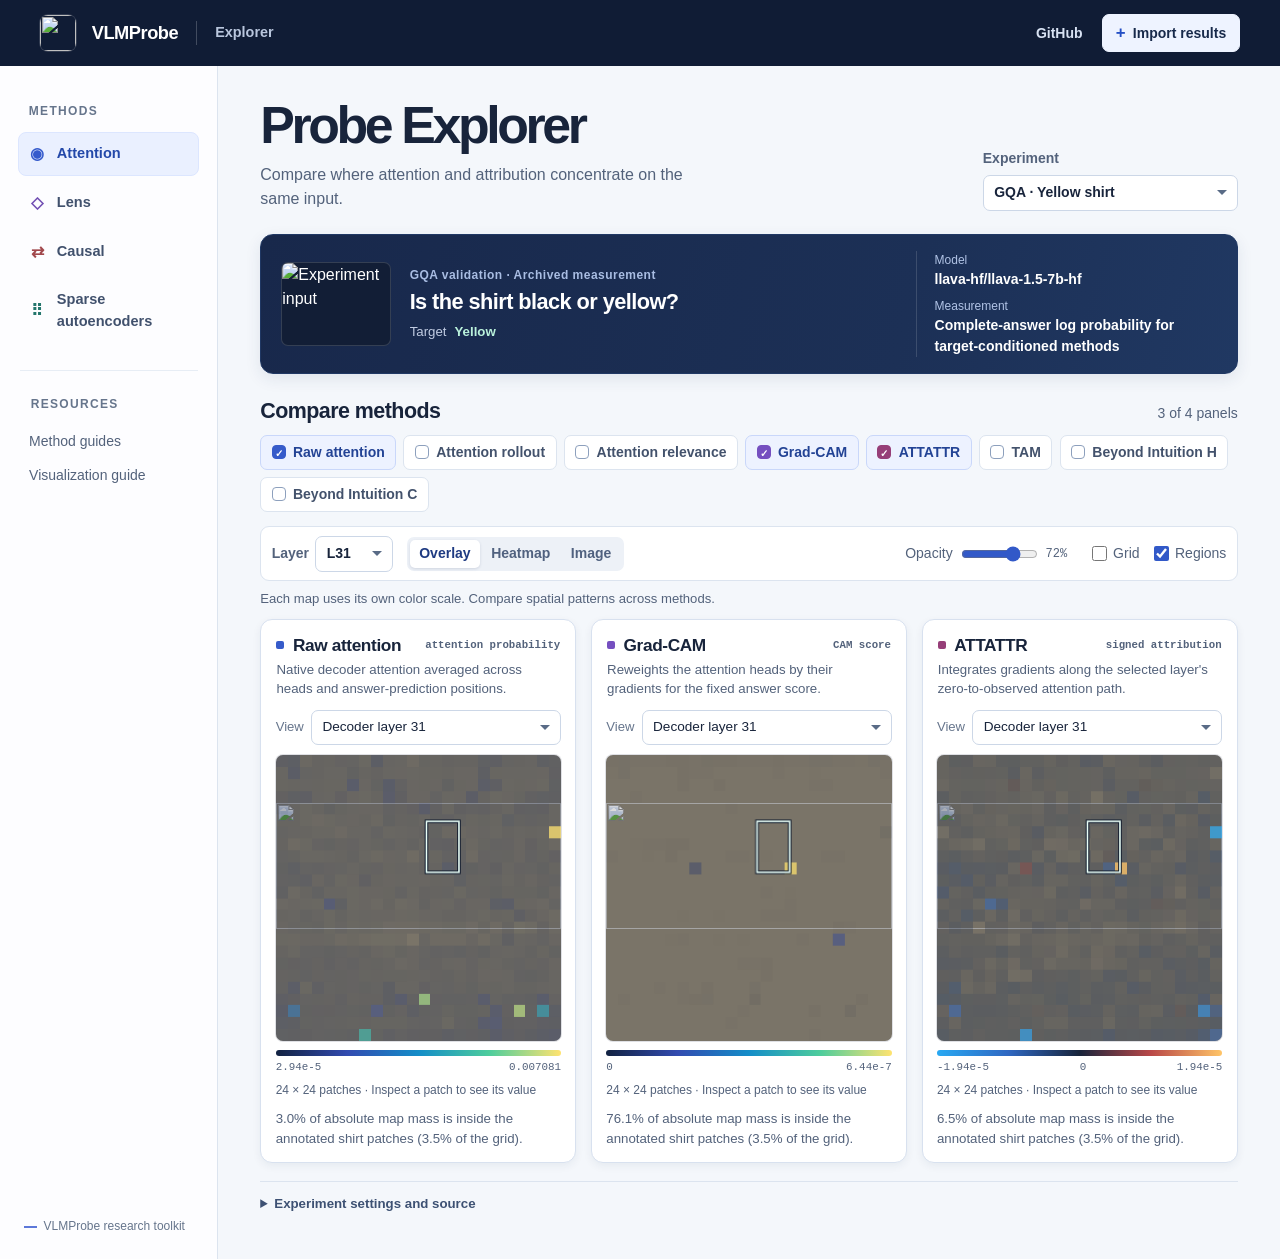
==== explorer/index.html @ 79bb9789 "Add interactive VLMProbe result explorer" ====
<!doctype html>
<html lang="en">
<head>
  <meta charset="utf-8">
  <meta name="viewport" content="width=device-width, initial-scale=1">
  <meta name="description" content="Compare measured attention, vocabulary readouts, interventions, and sparse features from VLMProbe.">
  <title>Probe Explorer · VLMProbe</title>
  <link rel="icon" href="../docs/project-page/assets/mark.svg" type="image/svg+xml">
  <link rel="stylesheet" href="styles.css">
</head>
<body>
  <a class="skip-link" href="#main">Skip to explorer</a>
  <header class="masthead">
    <div class="brand">
      <img src="../docs/project-page/assets/mark.svg" alt="" width="36" height="36">
      <span>VLMProbe</span>
      <span class="brand-divider"></span>
      <span class="brand-section">Explorer</span>
    </div>
    <div class="header-actions">
      <a class="header-link" href="https://github.com/ubc-tea/vlm-probe">GitHub</a>
      <button id="import-button" class="import-button" type="button"><span class="import-icon" aria-hidden="true">+</span> Import results</button>
      <input id="import-input" type="file" accept=".json,application/json" hidden>
    </div>
  </header>

  <div class="workspace">
    <aside class="sidebar">
      <nav aria-label="Probe families">
        <p class="side-label">Methods</p>
        <div id="families" class="families"></div>
      </nav>
      <div class="side-resources">
        <p class="side-label">Resources</p>
        <a href="https://github.com/ubc-tea/vlm-probe/blob/main/docs/methods/README.md">Method guides</a>
        <a href="https://github.com/ubc-tea/vlm-probe/blob/main/docs/VISUALIZATION.md">Visualization guide</a>
      </div>
      <div class="side-brand"><span class="side-brand-line"></span> VLMProbe research toolkit</div>
    </aside>

    <main id="main" class="main">
      <div class="page-heading">
        <div>
          <h1>Probe Explorer</h1>
          <p id="family-description">Compare measurements from VLMProbe.</p>
        </div>
        <label class="case-field" for="case-select">Experiment
          <select id="case-select" disabled><option>Loading examples…</option></select>
        </label>
      </div>
      <p id="notice" class="notice" role="status" hidden></p>
      <section id="case-summary" class="case-summary" aria-label="Experiment details" hidden></section>

      <section id="comparison" aria-labelledby="comparison-title" hidden>
        <div class="comparison-heading">
          <h2 id="comparison-title">Compare methods</h2>
          <div id="compare-count" class="compare-count" aria-live="polite"></div>
        </div>
        <div id="methods" class="methods" role="group" aria-label="Methods to display"></div>
        <div id="map-toolbar" class="map-toolbar" hidden>
          <div class="toolbar-main">
            <label id="layer-field" class="layer-field" for="layer-select" hidden>Layer
              <select id="layer-select"></select>
            </label>
            <div id="map-modes" class="segmented" role="group" aria-label="Map display">
              <button type="button" data-mode="overlay" aria-pressed="true">Overlay</button>
              <button type="button" data-mode="heatmap" aria-pressed="false">Heatmap</button>
              <button type="button" data-mode="image" aria-pressed="false">Image</button>
            </div>
          </div>
          <div class="toolbar-options">
            <label id="opacity-field" class="opacity-field" for="opacity">Opacity
              <input type="range" id="opacity" min="0" max="100" value="72">
              <output for="opacity" id="opacity-value">72%</output>
            </label>
            <label class="toggle"><input id="show-grid" type="checkbox"> Grid</label>
            <label class="toggle" id="boxes-field"><input id="show-boxes" type="checkbox" checked> Regions</label>
          </div>
        </div>
        <p id="map-scale-note" class="map-scale-note" hidden>Each map uses its own color scale. Compare spatial patterns across methods.</p>
        <div id="panels" class="panels"></div>
        <div id="case-source" class="case-source"></div>
      </section>
      <noscript><p class="notice">Enable JavaScript to view and compare probe results.</p></noscript>
    </main>
  </div>
  <script type="module" src="app.js"></script>
</body>
</html>
---- explorer/styles.css ----
:root {
  color-scheme: light;
  --ink: #18243b;
  --muted: #53627b;
  --subtle: #66758c;
  --line: #dce4ef;
  --line-soft: #e7edf5;
  --surface: #fff;
  --page: #f4f7fb;
  --navy: #101c35;
  --blue: #244fc5;
  --blue-soft: #eaf0ff;
  --mono: ui-monospace, "SF Mono", Menlo, Consolas, monospace;
  --chart-positive: #aa3b41;
  --chart-negative: #186d8d;
  --chart-neutral: #eaf0f6;
  --chart-grid: #dce4ef;
  --chart-ink: #435371;
  font-family: -apple-system, BlinkMacSystemFont, "Segoe UI", sans-serif;
  line-height: 1.5;
}

* { box-sizing: border-box; }
[hidden] { display: none !important; }
body { margin: 0; color: var(--ink); background: var(--page); }
h1, h2, h3, p, figure, dl, dd { margin: 0; }
button, select, input { font: inherit; }
button, select { cursor: pointer; }
button { color: inherit; }
a { color: var(--blue); text-underline-offset: .2em; }
a:hover { text-decoration-thickness: 2px; }
:focus-visible { outline: 2px solid #2660df; outline-offset: 3px; }
.skip-link { position: fixed; left: 1rem; top: 1rem; transform: translateY(-180%); z-index: 10; background: white; padding: .6rem 1rem; border-radius: 6px; }
.skip-link:focus { transform: none; }

.masthead {
  min-height: 66px;
  background: var(--navy);
  color: white;
  padding: .65rem clamp(1rem, 3.1vw, 3rem);
  display: flex;
  align-items: center;
  justify-content: space-between;
  gap: 1.25rem;
}
.brand, .header-actions { display: flex; gap: 1rem; align-items: center; }
.brand { font-size: 1.14rem; font-weight: 715; letter-spacing: -.025em; }
.brand img { display: block; border-radius: 8px; box-shadow: 0 0 0 1px #ffffff25; }
.brand-divider { height: 24px; width: 1px; background: #ffffff35; margin-inline: 2px; }
.brand-section { color: #b9c6dd; font-size: .9rem; font-weight: 550; letter-spacing: 0; }
.header-link { color: #d8e2f3; text-decoration: none; font-size: .875rem; font-weight: 600; padding: .4rem .2rem; }
.header-link:hover { color: #fff; }
.import-button {
  background: #eef3ff;
  color: #182a4b;
  border: 1px solid #eef3ff;
  border-radius: 7px;
  font-size: .875rem;
  font-weight: 680;
  padding: .49rem .82rem;
  display: inline-flex;
  align-items: center;
  gap: .45rem;
  white-space: nowrap;
}
.import-button:hover { background: #dbe6ff; }
.import-icon { font-size: 1.05rem; line-height: .9; font-weight: 600; color: var(--blue); }

.workspace { display: grid; min-height: calc(100vh - 66px); grid-template-columns: 218px minmax(0, 1fr); }
.sidebar { display: flex; flex-direction: column; min-width: 0; background: #fdfdff; padding: 2.25rem 1.1rem 1.5rem; border-right: 1px solid var(--line); }
.side-label { color: var(--subtle); font-size: .75rem; font-weight: 750; text-transform: uppercase; letter-spacing: .11em; margin: 0 .7rem .72rem; }
.families { display: grid; gap: 5px; }
.family {
  display: flex;
  align-items: center;
  text-align: left;
  border: 1px solid transparent;
  background: transparent;
  color: #41516d;
  font-size: .91rem;
  font-weight: 625;
  border-radius: 8px;
  min-height: 44px;
  padding: .58rem .65rem;
  gap: .68rem;
}
.family:hover { background: #f0f4fa; }
.family[aria-pressed="true"] { background: var(--blue-soft); color: #2348a9; border-color: #dce6ff; }
.family-icon {
  color: var(--family-accent);
  width: 17px;
  height: 17px;
  display: grid;
  place-items: center;
  flex: none;
  font-size: 1.02rem;
  line-height: 1;
}
.side-resources { margin: 1.7rem .12rem 0; padding-top: 1.5rem; border-top: 1px solid var(--line-soft); }
.side-resources a { display: block; text-decoration: none; font-size: .875rem; color: var(--muted); padding: .4rem .6rem; border-radius: 5px; }
.side-resources a:hover { background: var(--page); color: var(--blue); }
.side-brand { margin-top: auto; padding: 1.9rem .4rem 0; color: var(--subtle); font-size: .75rem; }
.side-brand-line { width: 13px; height: 2px; background: #5d78d9; display: inline-block; vertical-align: middle; margin-right: .2rem; }

.main { width: 100%; max-width: 1680px; padding: 2.1rem clamp(1rem, 3.3vw, 3.6rem) 2.75rem; }
.page-heading { margin: 0 0 1.45rem; display: flex; gap: 1rem 2rem; align-items: end; justify-content: space-between; }
.page-heading h1 { font-size: clamp(2.45rem, 4.05vw, 4rem); line-height: .99; font-weight: 730; letter-spacing: -.065em; }
.page-heading p { margin-top: .75rem; font-size: 1rem; color: var(--muted); max-width: 52ch; }
.case-field, .layer-field { color: var(--muted); font-size: .875rem; font-weight: 650; gap: .4rem; display: flex; }
.case-field { flex-direction: column; min-width: min(255px, 100%); max-width: 320px; }
select {
  width: 100%;
  appearance: none;
  background-color: #fff;
  background-image: linear-gradient(45deg, transparent 48%, #596b86 52%), linear-gradient(135deg, #596b86 48%, transparent 52%);
  background-position: calc(100% - 15px) 50%, calc(100% - 10px) 50%;
  background-size: 5px 5px, 5px 5px;
  background-repeat: no-repeat;
  border: 1px solid #ccd7e7;
  border-radius: 7px;
  color: var(--ink);
  min-height: 36px;
  padding: .4rem 1.55rem .4rem .65rem;
  text-overflow: ellipsis;
}
select:hover { border-color: #8195b5; }
.notice { border: 1px solid #c1d1f0; background: #e9f0ff; color: #233e70; border-radius: 9px; padding: .7rem 1rem; margin: 0 0 1rem; font-size: .9rem; }
.notice.is-error { border-color: #ddb4ae; background: #fff1ee; color: #742d29; }

.case-summary {
  min-height: 116px;
  display: grid;
  grid-template-columns: auto minmax(0, 1.3fr) minmax(160px, .8fr);
  align-items: center;
  gap: .8rem 1.15rem;
  padding: 1rem 1.25rem;
  background: linear-gradient(105deg, #18284b, #1c3056 66%, #203862);
  color: #fff;
  border: 1px solid #203864;
  border-radius: 13px;
  box-shadow: 0 5px 16px #1c325b18;
}
.case-summary:has(.sample-media[hidden]) { grid-template-columns: minmax(0, 1.3fr) minmax(160px, .8fr); }
.sample-media { width: 110px; height: 84px; border-radius: 7px; border: 1px solid #ffffff25; background: #121e36; object-fit: cover; display: block; }
.sample-label { color: #a9bde3; font-size: .75rem; font-weight: 680; letter-spacing: .04em; margin-bottom: .26rem; }
.sample-prompt { font-size: clamp(1rem, 1.7vw, 1.4rem); font-weight: 640; line-height: 1.25; letter-spacing: -.026em; overflow-wrap: anywhere; }
.sample-answer { margin-top: .43rem; display: flex; gap: .5rem; align-items: baseline; flex-wrap: wrap; color: #c1cce2; font-size: .83rem; }
.sample-answer strong { color: #baf2dc; font-weight: 650; overflow-wrap: anywhere; }
.case-meta { display: grid; gap: .45rem; border-left: 1px solid #ffffff24; padding-left: 1.08rem; min-width: 0; }
.case-meta dt { font-size: .75rem; color: #b1c3e5; }
.case-meta dd { font-size: .875rem; font-weight: 590; overflow-wrap: anywhere; }

.comparison-heading { margin: 1.55rem 0 .65rem; display: flex; align-items: baseline; justify-content: space-between; gap: .65rem; }
.comparison-heading h2 { line-height: 1.17; font-size: 1.34rem; font-weight: 710; letter-spacing: -.025em; }
.compare-count { color: var(--muted); font-size: .875rem; }
.methods { display: flex; gap: .45rem; flex-wrap: wrap; margin-bottom: .9rem; }
.method-chip {
  --chip: #4865c9;
  display: inline-flex;
  align-items: center;
  gap: .45rem;
  background: #fff;
  border: 1px solid var(--line);
  color: #43526c;
  border-radius: 7px;
  font-size: .875rem;
  font-weight: 620;
  padding: .38rem .66rem;
  min-height: 35px;
}
.method-chip:hover { border-color: #8b9dc0; color: var(--ink); }
.method-chip[aria-pressed="true"] { color: #234395; background: #edf2ff; border-color: #c9d7fa; }
.method-chip[aria-disabled="true"] { opacity: .65; cursor: default; }
.method-check {
  display: inline-grid;
  place-items: center;
  width: 14px;
  height: 14px;
  border: 1px solid #8da0bd;
  border-radius: 4px;
  font-size: .65rem;
  font-weight: 800;
}
.method-chip[aria-pressed="true"] .method-check { color: white; background: var(--chip); border-color: var(--chip); }
.method-chip[aria-pressed="false"] .method-check { color: transparent; }

.map-toolbar { display: flex; gap: .55rem 1rem; align-items: center; justify-content: space-between; flex-wrap: wrap; padding: .53rem .65rem; margin-bottom: .85rem; border: 1px solid var(--line); background: var(--surface); border-radius: 9px; }
.toolbar-main, .toolbar-options { display: flex; align-items: center; flex-wrap: wrap; gap: .55rem .9rem; }
.map-scale-note { margin: -.35rem 0 .65rem; color: var(--muted); font-size: .82rem; }
.layer-field { white-space: nowrap; align-items: center; }
.layer-field select { min-width: 65px; min-height: 33px; }
.segmented { display: inline-flex; padding: 3px; background: #edf1f7; border-radius: 7px; gap: 2px; }
.segmented button { padding: .22rem .58rem; min-height: 28px; background: transparent; border: 0; border-radius: 5px; color: #50617f; font-size: .875rem; font-weight: 600; }
.segmented button[aria-pressed="true"] { background: white; color: #1f3b82; box-shadow: 0 1px 3px #1a2e5224; }
.opacity-field, .toggle { display: flex; align-items: center; gap: .38rem; color: var(--muted); font-size: .875rem; }
.opacity-field input { width: clamp(53px, 6vw, 95px); }
.opacity-field output { font-size: .75rem; font-family: var(--mono); min-width: 2rem; }
input[type="checkbox"], input[type="range"] { accent-color: #3259c8; }
.toggle input { width: 15px; height: 15px; margin: 0; }

.panels { display: grid; gap: .9rem; grid-template-columns: repeat(var(--columns, 3), minmax(0, 1fr)); align-items: stretch; }
.panel { display: flex; flex-direction: column; min-width: 0; background: white; border: 1px solid #d8e1ef; border-radius: 12px; box-shadow: 0 3px 8px #162a5010; }
.panel-header { padding: .9rem .95rem .68rem; }
.panel-heading { display: flex; align-items: center; gap: .53rem; justify-content: space-between; }
.panel h3 { font-size: 1.08rem; font-weight: 710; letter-spacing: -.022em; line-height: 1.2; overflow-wrap: anywhere; }
.panel-accent { flex: none; width: 8px; height: 8px; border-radius: 2px; background: var(--panel-accent); }
.panel-heading h3 { margin-right: auto; }
.panel-description { color: var(--muted); font-size: .83rem; line-height: 1.42; margin-top: .35rem; }
.panel-select { padding: 0 .9rem .65rem; display: flex; align-items: center; gap: .45rem; color: var(--subtle); font-size: .82rem; }
.panel-select select { min-width: 0; min-height: 32px; font-size: .85rem; }
.panel-body { margin-top: auto; padding: 0 .9rem .8rem; }
.panel:has(.panel-select) .panel-body { margin-top: 0; }
.panel-body > .view-title { margin: .15rem 0 .55rem; color: var(--muted); font-size: .875rem; }
.view-description { color: var(--muted); font-size: .83rem; line-height: 1.5; margin-top: .65rem; }
.metric-tag { color: var(--muted); font-family: var(--mono); font-size: .67rem; font-weight: 600; text-align: right; overflow-wrap: anywhere; }

.map-media {
  position: relative;
  isolation: isolate;
  overflow: hidden;
  width: 100%;
  max-height: 570px;
  margin-inline: auto;
  border-radius: 7px;
  background: #132139;
  box-shadow: 0 0 0 1px #17233b23;
  cursor: crosshair;
}
.map-image, .map-canvas { display: block; position: absolute; }
.map-image { object-fit: fill; }
.map-media[data-mode="overlay"] .map-image { filter: saturate(.78) brightness(.86); }
.map-canvas { inset: 0; width: 100%; height: 100%; }
.map-overlay-readout {
  position: absolute;
  bottom: .5rem;
  left: .5rem;
  padding: .15rem .4rem;
  color: white;
  background: #101c36dd;
  border-radius: 4px;
  font: .72rem/1.5 var(--mono);
  pointer-events: none;
}
.map-legend { display: grid; gap: .28rem; margin-top: .58rem; }
.map-scale, .chart-scale { height: 6px; border-radius: 3px; }
.map-ticks, .chart-scale-labels { display: flex; justify-content: space-between; gap: .2rem; font: .68rem/1.35 var(--mono); color: var(--muted); }
.map-readout { min-height: 1.2em; margin-top: .37rem; color: var(--muted); font-size: .75rem; font-variant-numeric: tabular-nums; overflow-wrap: anywhere; }
.figure-image { display: block; width: 100%; height: auto; border: 1px solid var(--line); border-radius: 8px; }

.case-source { margin-top: 1.1rem; color: var(--muted); font-size: .83rem; line-height: 1.55; }
.case-source details { border-top: 1px solid var(--line); padding-top: .8rem; }
.case-source summary { cursor: pointer; font-weight: 650; color: #3d5173; }
.case-source p { max-width: 95ch; margin-top: .35rem; }
.case-source a { display: inline-block; margin-top: .35rem; }

.chart { min-width: 0; font-variant-numeric: tabular-nums; }
.chart-scroll { max-width: 100%; overflow: auto; }
.chart-matrix, .chart-table { width: 100%; border-collapse: separate; border-spacing: 2px; font-size: .79rem; text-align: left; }
.chart-matrix th { padding: .22rem .28rem; font-size: .72rem; color: var(--muted); font-weight: 640; }
.chart-matrix td { padding: 0; }
.chart-cell { border: 0; border-radius: 3px; display: block; width: 100%; min-width: 16px; min-height: 22px; padding: 0; }
.chart-cell:focus-visible { position: relative; z-index: 1; outline-offset: 1px; }
.chart-cell.is-missing { background: repeating-linear-gradient(-45deg, #f2f4f7 0 3px, #d8dfeb 3px 4px); }
.chart-legend { margin-top: .55rem; }
.chart-scale-labels { margin-top: .28rem; }
.chart-readout { min-height: 1.35em; color: var(--muted); margin-top: .35rem; font-size: .78rem; }
.chart-bars { display: grid; gap: .45rem; }
.chart-bar-row { display: grid; grid-template-columns: minmax(72px, 1fr) minmax(48px, 2fr) minmax(40px, auto); align-items: center; gap: .4rem; font-size: .8rem; }
.chart-bar-track { position: relative; height: 12px; border-radius: 4px; background: #eef2f8; }
.chart-bar-track.is-signed::after { content: ""; position: absolute; left: 50%; top: -2px; bottom: -2px; width: 1px; background: #7887a1; }
.chart-bar-fill { position: absolute; top: 0; bottom: 0; border-radius: 3px; background: var(--chart-positive); }
.chart-lines { display: block; max-width: 100%; width: 100%; }
.chart-line-key { list-style: none; padding: 0; margin: .45rem 0; display: flex; flex-wrap: wrap; gap: .35rem .75rem; font-size: .78rem; color: var(--muted); }
.chart-line-key li { display: flex; align-items: center; gap: .3rem; }
.chart-line-swatch { display: inline-block; width: 12px; height: 3px; border-radius: 2px; }
.chart-data { margin-top: .55rem; font-size: .8rem; color: var(--muted); }
.chart-data summary { cursor: pointer; font-weight: 620; color: #39547f; }
.chart-table { border-spacing: 0; line-height: 1.4; }
.chart-table th, .chart-table td { border-bottom: 1px solid var(--line-soft); padding: .42rem; vertical-align: top; }
.chart-table th { background: #f1f5fb; color: #394f72; }

@supports (grid-template-rows: subgrid) {
  .panel { display: grid; grid-template-rows: subgrid; grid-row: span 3; row-gap: 0; }
  .panel-header { grid-row: 1; }
  .panel-select { grid-row: 2; }
  .panel-body { grid-row: 3; margin-top: 0; }
}

@media (max-width: 1100px) {
  .workspace { grid-template-columns: 176px minmax(0, 1fr); }
  .main { padding-inline: 1.45rem; }
  .sidebar { padding-inline: .7rem; }
  .panels[data-count="4"] { grid-template-columns: repeat(2, minmax(0, 1fr)); }
}
@media (max-width: 890px) {
  .workspace { grid-template-columns: minmax(0, 1fr); }
  .sidebar { display: block; padding: .42rem 1.25rem; border-right: 0; border-bottom: 1px solid var(--line); }
  .sidebar .side-label, .side-resources, .side-brand { display: none; }
  .families { display: flex; flex-wrap: wrap; gap: .25rem; }
  .family { min-height: 37px; flex: 0 0 auto; padding: .35rem .6rem; }
  .main { padding-top: 1.55rem; }
}
@media (max-width: 700px) {
  .panels[data-count="3"] { grid-template-columns: repeat(2, minmax(0, 1fr)); }
  .case-summary { grid-template-columns: auto minmax(0, 1fr); }
  .case-summary:has(.sample-media[hidden]) { grid-template-columns: minmax(0, 1fr); }
  .case-meta { grid-column: 1 / -1; border-left: 0; border-top: 1px solid #ffffff24; padding: .55rem 0 0; grid-template-columns: 1fr 1.4fr; }
}
@media (max-width: 530px) {
  .masthead { gap: .6rem; }
  .brand, .header-actions { gap: .52rem; }
  .brand-divider, .brand-section, .header-link { display: none; }
  .sidebar { padding-inline: .7rem; }
  .family { font-size: .83rem; padding: .26rem .4rem; gap: .32rem; }
  .family-icon { width: 13px; }
  .main { padding: 1.2rem .85rem 1.7rem; }
  .page-heading { align-items: stretch; flex-direction: column; }
  .page-heading p { margin-top: .5rem; }
  .case-field { max-width: none; }
  .case-summary { padding: .8rem; }
  .sample-media { width: 75px; height: 65px; }
  .case-summary .sample-prompt { font-size: 1.05rem; }
  .panels { grid-template-columns: minmax(0, 1fr) !important; }
  .map-toolbar { padding: .5rem; }
}

.chart-cell { background: var(--chart-cell-color, var(--chart-neutral)); }
.chart-matrix th { white-space: nowrap; }
.chart-legend-note { margin-top: .3rem; font-size: .75rem; color: var(--muted); }
.chart-bar-fill.is-negative { background: var(--chart-negative); }
.chart-table td { white-space: pre-wrap; }
.chart-scroll.is-matrix { max-height: 390px; }
.chart-scroll.is-matrix thead { position: sticky; top: 0; z-index: 2; background: #fff; }
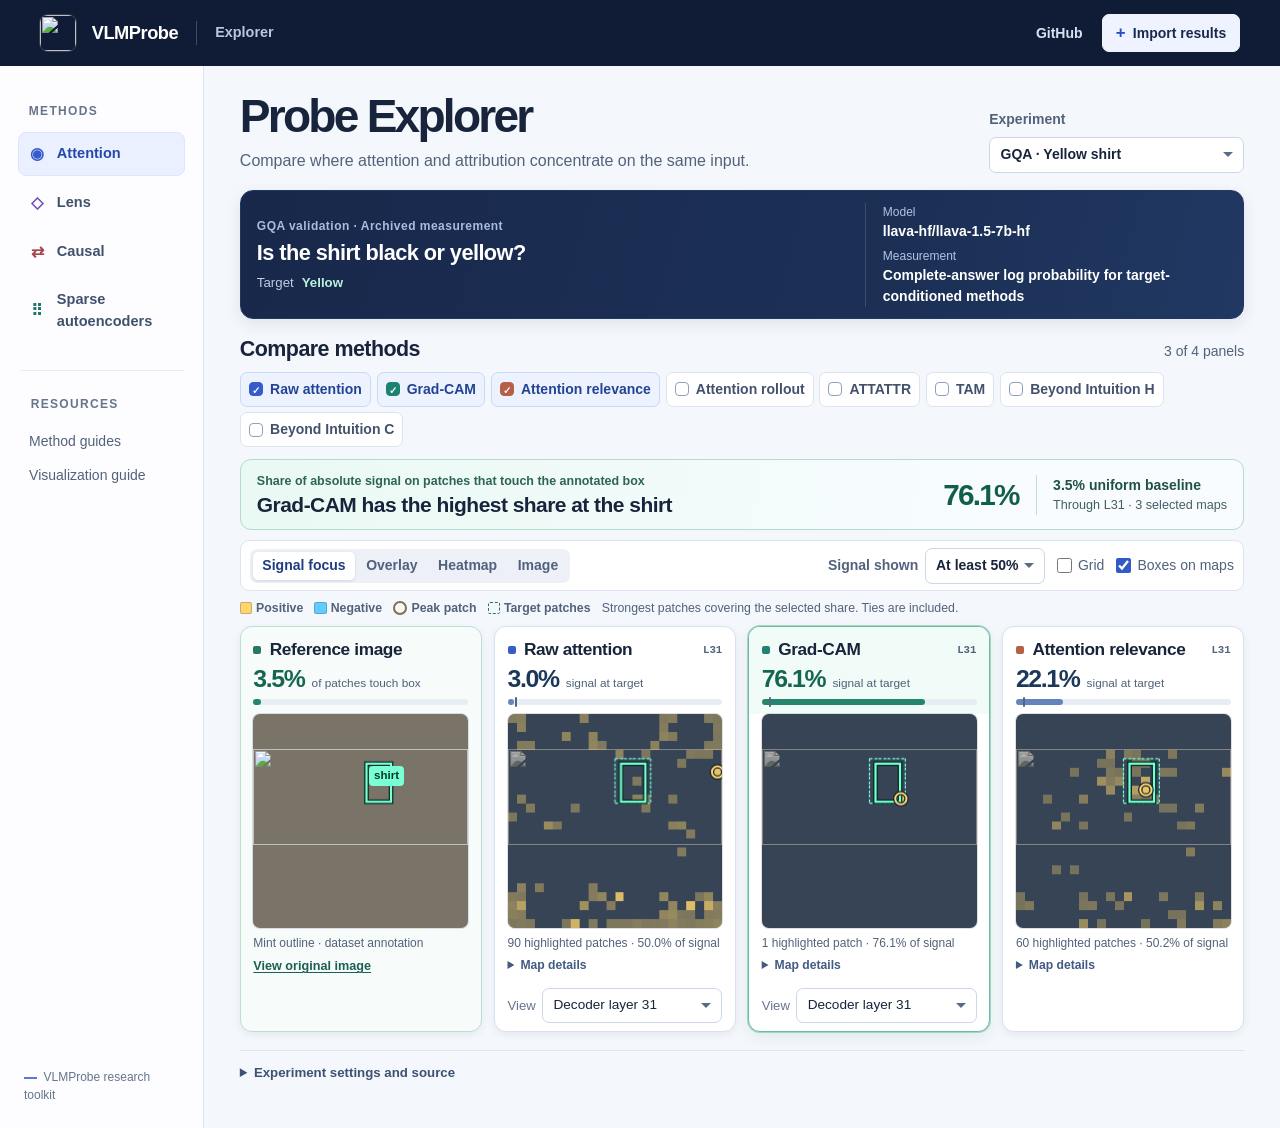
==== commit e4845973: "Make probe comparisons easier to interpret" ====
--- a/explorer/index.html
+++ b/explorer/index.html
@@ -7,6 +7,7 @@
   <title>Probe Explorer · VLMProbe</title>
   <link rel="icon" href="../docs/project-page/assets/mark.svg" type="image/svg+xml">
   <link rel="stylesheet" href="styles.css">
+  <link rel="stylesheet" href="evidence.css">
 </head>
 <body>
   <a class="skip-link" href="#main">Skip to explorer</a>
@@ -57,33 +58,50 @@
           <div id="compare-count" class="compare-count" aria-live="polite"></div>
         </div>
         <div id="methods" class="methods" role="group" aria-label="Methods to display"></div>
+        <section id="localization" class="localization-result" aria-label="Localization comparison" aria-live="polite" hidden></section>
+        <section id="evidence" aria-label="Comparison measurements" hidden></section>
         <div id="map-toolbar" class="map-toolbar" hidden>
           <div class="toolbar-main">
             <label id="layer-field" class="layer-field" for="layer-select" hidden>Layer
               <select id="layer-select"></select>
             </label>
             <div id="map-modes" class="segmented" role="group" aria-label="Map display">
-              <button type="button" data-mode="overlay" aria-pressed="true">Overlay</button>
+              <button type="button" data-mode="focus" aria-pressed="true">Signal focus</button>
+              <button type="button" data-mode="overlay" aria-pressed="false">Overlay</button>
               <button type="button" data-mode="heatmap" aria-pressed="false">Heatmap</button>
               <button type="button" data-mode="image" aria-pressed="false">Image</button>
             </div>
           </div>
           <div class="toolbar-options">
+            <label id="focus-field" class="focus-field" for="focus-fraction">Signal shown
+              <select id="focus-fraction">
+                <option value="0.5">At least 50%</option>
+                <option value="0.75">At least 75%</option>
+                <option value="0.9">At least 90%</option>
+              </select>
+            </label>
             <label id="opacity-field" class="opacity-field" for="opacity">Opacity
               <input type="range" id="opacity" min="0" max="100" value="72">
               <output for="opacity" id="opacity-value">72%</output>
             </label>
             <label class="toggle"><input id="show-grid" type="checkbox"> Grid</label>
-            <label class="toggle" id="boxes-field"><input id="show-boxes" type="checkbox" checked> Regions</label>
+            <label class="toggle" id="boxes-field"><input id="show-boxes" type="checkbox" checked> Boxes on maps</label>
           </div>
         </div>
-        <p id="map-scale-note" class="map-scale-note" hidden>Each map uses its own color scale. Compare spatial patterns across methods.</p>
+        <div id="map-scale-note" class="map-scale-note" hidden></div>
         <div id="panels" class="panels"></div>
         <div id="case-source" class="case-source"></div>
       </section>
       <noscript><p class="notice">Enable JavaScript to view and compare probe results.</p></noscript>
     </main>
   </div>
+  <dialog id="reference-dialog" class="reference-dialog" aria-labelledby="reference-dialog-title">
+    <header>
+      <h2 id="reference-dialog-title">Original image</h2>
+      <form method="dialog"><button type="submit">Close</button></form>
+    </header>
+    <figure id="reference-original"></figure>
+  </dialog>
   <script type="module" src="app.js"></script>
 </body>
 </html>
--- a/explorer/styles.css
+++ b/explorer/styles.css
@@ -66,7 +66,7 @@
 .import-button:hover { background: #dbe6ff; }
 .import-icon { font-size: 1.05rem; line-height: .9; font-weight: 600; color: var(--blue); }
 
-.workspace { display: grid; min-height: calc(100vh - 66px); grid-template-columns: 218px minmax(0, 1fr); }
+.workspace { display: grid; min-height: calc(100vh - 66px); grid-template-columns: 204px minmax(0, 1fr); }
 .sidebar { display: flex; flex-direction: column; min-width: 0; background: #fdfdff; padding: 2.25rem 1.1rem 1.5rem; border-right: 1px solid var(--line); }
 .side-label { color: var(--subtle); font-size: .75rem; font-weight: 750; text-transform: uppercase; letter-spacing: .11em; margin: 0 .7rem .72rem; }
 .families { display: grid; gap: 5px; }
@@ -102,11 +102,11 @@
 .side-brand { margin-top: auto; padding: 1.9rem .4rem 0; color: var(--subtle); font-size: .75rem; }
 .side-brand-line { width: 13px; height: 2px; background: #5d78d9; display: inline-block; vertical-align: middle; margin-right: .2rem; }
 
-.main { width: 100%; max-width: 1680px; padding: 2.1rem clamp(1rem, 3.3vw, 3.6rem) 2.75rem; }
-.page-heading { margin: 0 0 1.45rem; display: flex; gap: 1rem 2rem; align-items: end; justify-content: space-between; }
-.page-heading h1 { font-size: clamp(2.45rem, 4.05vw, 4rem); line-height: .99; font-weight: 730; letter-spacing: -.065em; }
-.page-heading p { margin-top: .75rem; font-size: 1rem; color: var(--muted); max-width: 52ch; }
-.case-field, .layer-field { color: var(--muted); font-size: .875rem; font-weight: 650; gap: .4rem; display: flex; }
+.main { width: 100%; max-width: 1680px; padding: 1.7rem clamp(1rem, 2.8vw, 3.25rem) 2.75rem; }
+.page-heading { margin: 0 0 1.12rem; display: flex; gap: 1rem 2rem; align-items: end; justify-content: space-between; }
+.page-heading h1 { font-size: clamp(2.4rem, 3.6vw, 3.25rem); line-height: 1.01; font-weight: 730; letter-spacing: -.06em; }
+.page-heading p { margin-top: .55rem; font-size: 1rem; color: var(--muted); max-width: 60ch; }
+.case-field, .layer-field, .focus-field { color: var(--muted); font-size: .875rem; font-weight: 650; gap: .4rem; display: flex; }
 .case-field { flex-direction: column; min-width: min(255px, 100%); max-width: 320px; }
 select {
   width: 100%;
@@ -128,12 +128,12 @@
 .notice.is-error { border-color: #ddb4ae; background: #fff1ee; color: #742d29; }
 
 .case-summary {
-  min-height: 116px;
+  min-height: 98px;
   display: grid;
   grid-template-columns: auto minmax(0, 1.3fr) minmax(160px, .8fr);
   align-items: center;
   gap: .8rem 1.15rem;
-  padding: 1rem 1.25rem;
+  padding: .72rem 1rem;
   background: linear-gradient(105deg, #18284b, #1c3056 66%, #203862);
   color: #fff;
   border: 1px solid #203864;
@@ -146,14 +146,14 @@
 .sample-prompt { font-size: clamp(1rem, 1.7vw, 1.4rem); font-weight: 640; line-height: 1.25; letter-spacing: -.026em; overflow-wrap: anywhere; }
 .sample-answer { margin-top: .43rem; display: flex; gap: .5rem; align-items: baseline; flex-wrap: wrap; color: #c1cce2; font-size: .83rem; }
 .sample-answer strong { color: #baf2dc; font-weight: 650; overflow-wrap: anywhere; }
-.case-meta { display: grid; gap: .45rem; border-left: 1px solid #ffffff24; padding-left: 1.08rem; min-width: 0; }
+.case-meta { display: grid; gap: .29rem; border-left: 1px solid #ffffff24; padding-left: 1.08rem; min-width: 0; }
 .case-meta dt { font-size: .75rem; color: #b1c3e5; }
 .case-meta dd { font-size: .875rem; font-weight: 590; overflow-wrap: anywhere; }
 
-.comparison-heading { margin: 1.55rem 0 .65rem; display: flex; align-items: baseline; justify-content: space-between; gap: .65rem; }
+.comparison-heading { margin: 1.13rem 0 .58rem; display: flex; align-items: baseline; justify-content: space-between; gap: .65rem; }
 .comparison-heading h2 { line-height: 1.17; font-size: 1.34rem; font-weight: 710; letter-spacing: -.025em; }
 .compare-count { color: var(--muted); font-size: .875rem; }
-.methods { display: flex; gap: .45rem; flex-wrap: wrap; margin-bottom: .9rem; }
+.methods { display: flex; gap: .36rem; flex-wrap: wrap; margin-bottom: .75rem; }
 .method-chip {
   --chip: #4865c9;
   display: inline-flex;
@@ -165,7 +165,7 @@
   border-radius: 7px;
   font-size: .875rem;
   font-weight: 620;
-  padding: .38rem .66rem;
+  padding: .33rem .5rem;
   min-height: 35px;
 }
 .method-chip:hover { border-color: #8b9dc0; color: var(--ink); }
@@ -184,11 +184,45 @@
 .method-chip[aria-pressed="true"] .method-check { color: white; background: var(--chip); border-color: var(--chip); }
 .method-chip[aria-pressed="false"] .method-check { color: transparent; }
 
-.map-toolbar { display: flex; gap: .55rem 1rem; align-items: center; justify-content: space-between; flex-wrap: wrap; padding: .53rem .65rem; margin-bottom: .85rem; border: 1px solid var(--line); background: var(--surface); border-radius: 9px; }
-.toolbar-main, .toolbar-options { display: flex; align-items: center; flex-wrap: wrap; gap: .55rem .9rem; }
-.map-scale-note { margin: -.35rem 0 .65rem; color: var(--muted); font-size: .82rem; }
-.layer-field { white-space: nowrap; align-items: center; }
-.layer-field select { min-width: 65px; min-height: 33px; }
+.localization-result {
+  display: grid;
+  grid-template-columns: minmax(0, 1fr) auto;
+  gap: .42rem 1.1rem;
+  align-items: center;
+  padding: .72rem 1rem;
+  margin-bottom: .65rem;
+  border: 1px solid #b5dacf;
+  border-radius: 11px;
+  background: linear-gradient(100deg, #eaf9f3, #f8fcff 78%);
+}
+.localization-claim { display: grid; grid-template-columns: minmax(0, 1fr) auto; align-items: center; gap: .08rem .8rem; }
+.localization-label { grid-column: 1; color: #2c6557; font-size: .78rem; font-weight: 720; }
+.localization-claim h3 { grid-column: 1; font-size: clamp(1rem, 1.67vw, 1.31rem); line-height: 1.22; letter-spacing: -.025em; font-weight: 720; }
+.localization-leading-value {
+  grid-column: 2;
+  grid-row: 1 / 3;
+  font-size: clamp(1.45rem, 2.32vw, 2rem);
+  color: #125e49;
+  font-variant-numeric: tabular-nums;
+  line-height: 1;
+  letter-spacing: -.06em;
+}
+.localization-baseline { display: grid; color: #425f63; font-size: .79rem; border-left: 1px solid #c2ded8; padding-left: 1rem; }
+.localization-baseline:empty { display: none; }
+.localization-baseline strong { color: #1f5147; font-size: .875rem; }
+.localization-below { color: #78503a; font-weight: 680; }
+.map-toolbar { display: flex; gap: .46rem .8rem; align-items: center; justify-content: space-between; flex-wrap: wrap; padding: .42rem .58rem; margin-bottom: .45rem; border: 1px solid var(--line); background: var(--surface); border-radius: 9px; }
+.toolbar-main, .toolbar-options { display: flex; align-items: center; flex-wrap: wrap; gap: .45rem .75rem; }
+.map-scale-note { display: flex; align-items: center; flex-wrap: wrap; gap: .2rem .7rem; margin: .3rem 0 .57rem; color: var(--muted); font-size: .77rem; }
+.map-scale-note:empty { display: none; }
+.map-key { display: inline-flex; align-items: center; gap: .25rem; font-weight: 640; }
+.map-key::before { content: ""; width: .64rem; height: .64rem; border-radius: 2px; border: 1px solid #37628355; }
+.key-positive::before { background: #ffd66b; }
+.key-negative::before { background: #62ccff; }
+.key-peak::before { border: 2px solid #827048; border-radius: 50%; }
+.key-target::before { border: 1px dashed #24785f; }
+.layer-field, .focus-field { white-space: nowrap; align-items: center; }
+.layer-field select, .focus-field select { min-width: 65px; min-height: 32px; }
 .segmented { display: inline-flex; padding: 3px; background: #edf1f7; border-radius: 7px; gap: 2px; }
 .segmented button { padding: .22rem .58rem; min-height: 28px; background: transparent; border: 0; border-radius: 5px; color: #50617f; font-size: .875rem; font-weight: 600; }
 .segmented button[aria-pressed="true"] { background: white; color: #1f3b82; box-shadow: 0 1px 3px #1a2e5224; }
@@ -198,21 +232,34 @@
 input[type="checkbox"], input[type="range"] { accent-color: #3259c8; }
 .toggle input { width: 15px; height: 15px; margin: 0; }
 
-.panels { display: grid; gap: .9rem; grid-template-columns: repeat(var(--columns, 3), minmax(0, 1fr)); align-items: stretch; }
+.panels { display: grid; gap: .78rem; grid-template-columns: repeat(var(--columns, 3), minmax(0, 1fr)); align-items: stretch; }
 .panel { display: flex; flex-direction: column; min-width: 0; background: white; border: 1px solid #d8e1ef; border-radius: 12px; box-shadow: 0 3px 8px #162a5010; }
-.panel-header { padding: .9rem .95rem .68rem; }
+.panel-header { padding: .76rem .78rem .56rem; }
+.panel[data-leader="true"] { border-color: #6dbba5; box-shadow: 0 0 0 1px #a8d4c7, 0 5px 14px #145e4b16; }
+.panel[data-leader="true"] .panel-header { background: #f1fbf7; border-radius: 11px 11px 0 0; }
+.reference-panel { background: #f7fcfa; border-color: #bcddd3; }
 .panel-heading { display: flex; align-items: center; gap: .53rem; justify-content: space-between; }
 .panel h3 { font-size: 1.08rem; font-weight: 710; letter-spacing: -.022em; line-height: 1.2; overflow-wrap: anywhere; }
 .panel-accent { flex: none; width: 8px; height: 8px; border-radius: 2px; background: var(--panel-accent); }
 .panel-heading h3 { margin-right: auto; }
 .panel-description { color: var(--muted); font-size: .83rem; line-height: 1.42; margin-top: .35rem; }
-.panel-select { padding: 0 .9rem .65rem; display: flex; align-items: center; gap: .45rem; color: var(--subtle); font-size: .82rem; }
+.panel-select { padding: 0 .78rem .49rem; display: flex; align-items: center; gap: .4rem; color: var(--subtle); font-size: .82rem; }
 .panel-select select { min-width: 0; min-height: 32px; font-size: .85rem; }
-.panel-body { margin-top: auto; padding: 0 .9rem .8rem; }
+.static-view { min-height: 32px; box-sizing: content-box; }
+.panel-body { margin-top: auto; padding: 0 .78rem .68rem; }
 .panel:has(.panel-select) .panel-body { margin-top: 0; }
 .panel-body > .view-title { margin: .15rem 0 .55rem; color: var(--muted); font-size: .875rem; }
 .view-description { color: var(--muted); font-size: .83rem; line-height: 1.5; margin-top: .65rem; }
 .metric-tag { color: var(--muted); font-family: var(--mono); font-size: .67rem; font-weight: 600; text-align: right; overflow-wrap: anywhere; }
+.map-share { margin-top: .43rem; }
+.map-share-content { display: flex; align-items: baseline; flex-wrap: wrap; gap: .05rem .45rem; margin-bottom: .37rem; }
+.map-share-value { font-size: 1.55rem; color: #1c3859; font-weight: 720; line-height: 1; letter-spacing: -.055em; font-variant-numeric: tabular-nums; }
+.map-share-label { color: #4e6277; font-size: .74rem; }
+.map-share-track { height: 6px; position: relative; background: #e7edf4; border-radius: 3px; }
+.map-share-fill { display: block; height: 100%; border-radius: 3px; background: #6583bc; }
+.map-share-baseline { display: block; width: 2px; background: #53677a; height: 10px; position: absolute; top: -2px; border-radius: 1px; }
+.panel[data-leader="true"] .map-share-value, .reference-panel .map-share-value { color: #156650; }
+.panel[data-leader="true"] .map-share-fill, .reference-panel .map-share-fill { background: #24866d; }
 
 .map-media {
   position: relative;
@@ -229,6 +276,8 @@
 .map-image, .map-canvas { display: block; position: absolute; }
 .map-image { object-fit: fill; }
 .map-media[data-mode="overlay"] .map-image { filter: saturate(.78) brightness(.86); }
+.map-media[data-mode="focus"] { background-color: #374455 !important; }
+.map-media[data-mode="focus"] .map-image { filter: grayscale(.88) brightness(.68); }
 .map-canvas { inset: 0; width: 100%; height: 100%; }
 .map-overlay-readout {
   position: absolute;
@@ -245,6 +294,45 @@
 .map-scale, .chart-scale { height: 6px; border-radius: 3px; }
 .map-ticks, .chart-scale-labels { display: flex; justify-content: space-between; gap: .2rem; font: .68rem/1.35 var(--mono); color: var(--muted); }
 .map-readout { min-height: 1.2em; margin-top: .37rem; color: var(--muted); font-size: .75rem; font-variant-numeric: tabular-nums; overflow-wrap: anywhere; }
+.map-method-details { margin-top: .32rem; color: var(--muted); font-size: .76rem; line-height: 1.45; }
+.map-method-details p { margin-top: .3rem; }
+.map-method-details summary { cursor: pointer; color: #425b83; font-weight: 650; }
+.reference-box-label, .original-box > span {
+  position: absolute;
+  z-index: 1;
+  padding: .08rem .29rem;
+  max-width: 11ch;
+  overflow: hidden;
+  text-overflow: ellipsis;
+  white-space: nowrap;
+  border-radius: 4px;
+  background: #78ffd4;
+  color: #09362b;
+  font-size: .72rem;
+  font-weight: 750;
+  pointer-events: none;
+}
+.reference-box-label { margin: .16rem 0 0 .17rem; }
+.reference-open {
+  margin-top: .3rem;
+  padding: 0;
+  border: 0;
+  background: transparent;
+  color: #1c5f54;
+  text-decoration: underline;
+  text-underline-offset: .17em;
+  font-size: .79rem;
+  font-weight: 670;
+}
+.reference-dialog { width: min(740px, calc(100% - 2rem)); border: 1px solid var(--line); border-radius: 14px; padding: .9rem; box-shadow: 0 14px 65px #06182654; }
+.reference-dialog::backdrop { background: #07182ac9; }
+.reference-dialog header { display: flex; align-items: center; justify-content: space-between; gap: 1rem; padding: .05rem 0 .7rem; }
+.reference-dialog h2 { font-size: 1.16rem; }
+.reference-dialog button { padding: .25rem .6rem; border: 1px solid var(--line); border-radius: 6px; background: var(--page); }
+.original-frame { position: relative; width: fit-content; max-width: 100%; margin-inline: auto; }
+.original-frame img { display: block; max-width: 100%; max-height: 75dvh; object-fit: contain; border-radius: 7px; }
+.original-box { position: absolute; border: 2px solid #78ffd4; box-shadow: 0 0 0 1px #063a29; pointer-events: none; }
+.original-box > span { left: 0; bottom: 100%; margin-bottom: 3px; }
 .figure-image { display: block; width: 100%; height: auto; border: 1px solid var(--line); border-radius: 8px; }
 
 .case-source { margin-top: 1.1rem; color: var(--muted); font-size: .83rem; line-height: 1.55; }
@@ -284,13 +372,18 @@
   .panel-header { grid-row: 1; }
   .panel-select { grid-row: 2; }
   .panel-body { grid-row: 3; margin-top: 0; }
+  .panels[data-family="attention"] .panel-body { grid-row: 2; }
+  .panels[data-family="attention"] .panel-select { grid-row: 3; }
 }
 
 @media (max-width: 1100px) {
   .workspace { grid-template-columns: 176px minmax(0, 1fr); }
   .main { padding-inline: 1.45rem; }
   .sidebar { padding-inline: .7rem; }
-  .panels[data-count="4"] { grid-template-columns: repeat(2, minmax(0, 1fr)); }
+  .panels[data-count="4"], .panels[data-count="5"] { grid-template-columns: repeat(2, minmax(0, 1fr)); }
+}
+@media (min-width: 1440px) {
+  .panels[data-count="5"] { grid-template-columns: repeat(5, minmax(0, 1fr)); }
 }
 @media (max-width: 890px) {
   .workspace { grid-template-columns: minmax(0, 1fr); }
@@ -320,6 +413,8 @@
   .case-summary { padding: .8rem; }
   .sample-media { width: 75px; height: 65px; }
   .case-summary .sample-prompt { font-size: 1.05rem; }
+  .localization-result { grid-template-columns: minmax(0, 1fr); padding: .61rem .7rem; }
+  .localization-baseline { border-left: 0; border-top: 1px solid #c2ded8; padding: .4rem 0 0; }
   .panels { grid-template-columns: minmax(0, 1fr) !important; }
   .map-toolbar { padding: .5rem; }
 }
--- a/explorer/evidence.css
+++ b/explorer/evidence.css
@@ -0,0 +1,184 @@
+.evidence-board {
+  margin: 0 0 1rem;
+  background: var(--surface, #fff);
+  border: 1px solid var(--line, #dce4ef);
+  border-radius: 12px;
+  box-shadow: 0 3px 10px #182b4e0b;
+  overflow: hidden;
+}
+
+.evidence-header {
+  display: flex;
+  align-items: center;
+  justify-content: space-between;
+  flex-wrap: wrap;
+  gap: .7rem 1.4rem;
+  padding: .9rem 1.15rem;
+  background: #f7faff;
+  border-bottom: 1px solid var(--line-soft, #e7edf5);
+}
+
+.evidence-intro { flex: 1 1 360px; min-width: 0; }
+.evidence-intro h3 {
+  color: var(--navy);
+  font-size: clamp(1.12rem, 2vw, 1.35rem);
+  font-weight: 725;
+  line-height: 1.2;
+  letter-spacing: -.025em;
+}
+.evidence-intro p { margin-top: .26rem; font-size: .875rem; color: var(--muted); }
+.evidence-metric-picker {
+  display: flex;
+  align-items: center;
+  gap: .55rem;
+  font-size: .83rem;
+  font-weight: 650;
+  color: var(--muted);
+  max-width: 100%;
+}
+.evidence-metric-picker select { min-width: 0; width: auto; max-width: 100%; }
+
+.evidence-body { padding: .9rem 1.15rem 1rem; }
+.evidence-body.is-paired {
+  display: grid;
+  grid-template-columns: minmax(0, .9fr) minmax(0, 1.1fr);
+  gap: 1rem;
+  align-items: start;
+}
+.evidence-summary { min-width: 0; }
+.evidence-chart {
+  min-width: 0;
+  align-self: stretch;
+}
+.evidence-body.is-paired .evidence-chart {
+  padding-left: 1rem;
+  border-left: 1px solid var(--line-soft, #e7edf5);
+}
+.evidence-score-heading { display: flex; align-items: baseline; flex-wrap: wrap; gap: .3rem .65rem; }
+.evidence-score-heading h4, .evidence-chart h4 {
+  margin: 0;
+  font-size: .94rem;
+  line-height: 1.32;
+  font-weight: 700;
+  color: var(--ink);
+}
+.evidence-criterion, .evidence-scope, .evidence-scale {
+  color: var(--muted);
+  font-size: .79rem;
+}
+.evidence-scope { margin-top: .22rem; }
+.evidence-scale { margin-top: .32rem; font-variant-numeric: tabular-nums; }
+.evidence-scores {
+  list-style: none;
+  display: grid;
+  gap: .35rem;
+  padding: 0;
+  margin: .55rem 0 0;
+}
+.evidence-score {
+  min-height: 34px;
+  min-width: 0;
+  display: grid;
+  grid-template-columns: minmax(134px, 1fr) minmax(35px, 2fr) minmax(57px, auto);
+  align-items: center;
+  gap: .55rem;
+  padding: .33rem .55rem;
+  border: 1px solid var(--line-soft, #e7edf5);
+  border-radius: 7px;
+  color: var(--ink);
+}
+.evidence-score.is-leading { border-color: #cfdbff; background: #f3f6ff; }
+.evidence-score-label {
+  display: flex;
+  flex-wrap: wrap;
+  align-items: baseline;
+  gap: .18rem .45rem;
+  font-size: .86rem;
+  font-weight: 630;
+  overflow-wrap: anywhere;
+}
+.evidence-rank { color: #254eaa; font-size: .71rem; font-weight: 720; white-space: normal; }
+.evidence-rail {
+  display: block;
+  min-width: 0;
+  height: 7px;
+  position: relative;
+  border-radius: 999px;
+  background: #e8eef7;
+}
+.evidence-rail.is-signed::after {
+  content: "";
+  position: absolute;
+  inset-inline-start: var(--zero);
+  inset-block: -2px;
+  width: 1px;
+  background: #71849f;
+}
+.evidence-fill {
+  display: block;
+  position: absolute;
+  inset-block: 0;
+  border-radius: 999px;
+  background: #6a83af;
+}
+.evidence-score.is-leading .evidence-fill { background: #365bd1; }
+.evidence-score-value {
+  color: var(--navy);
+  justify-self: end;
+  text-align: right;
+  font-size: .89rem;
+  font-variant-numeric: tabular-nums;
+  font-weight: 710;
+}
+.evidence-note, .evidence-empty {
+  margin-top: .52rem;
+  color: var(--muted);
+  font-size: .82rem;
+  line-height: 1.45;
+}
+
+.evidence-facts {
+  display: grid;
+  grid-template-columns: repeat(auto-fit, minmax(min(155px, 100%), 1fr));
+  gap: .47rem;
+}
+.evidence-facts + .evidence-measurement { margin-top: .7rem; }
+.evidence-fact {
+  min-width: 0;
+  padding: .55rem .67rem;
+  border-radius: 7px;
+  border: 1px solid #d7eae6;
+  background: #f4faf9;
+}
+.evidence-fact dt {
+  font-size: .8rem;
+  line-height: 1.35;
+  color: #3d6561;
+  font-weight: 650;
+}
+.evidence-fact-value {
+  color: #153c37;
+  font-size: 1.19rem;
+  font-weight: 720;
+  letter-spacing: -.022em;
+  font-variant-numeric: tabular-nums;
+  overflow-wrap: anywhere;
+  margin: .12rem 0 0;
+}
+.evidence-fact .evidence-note { margin-top: .15rem; }
+.evidence-chart .chart-lines { max-height: 205px; }
+
+@media (max-width: 680px) {
+  .evidence-header, .evidence-body { padding: .75rem .8rem; }
+  .evidence-body.is-paired { grid-template-columns: minmax(0, 1fr); }
+  .evidence-body.is-paired .evidence-chart {
+    padding: .8rem 0 0;
+    border-left: 0;
+    border-top: 1px solid var(--line-soft, #e7edf5);
+  }
+}
+@media (max-width: 440px) {
+  .evidence-score { grid-template-columns: minmax(0, 1fr) auto; gap: .25rem .45rem; }
+  .evidence-rail { grid-column: 1 / -1; grid-row: 2; height: 5px; }
+  .evidence-score-value { grid-column: 2; grid-row: 1; }
+}
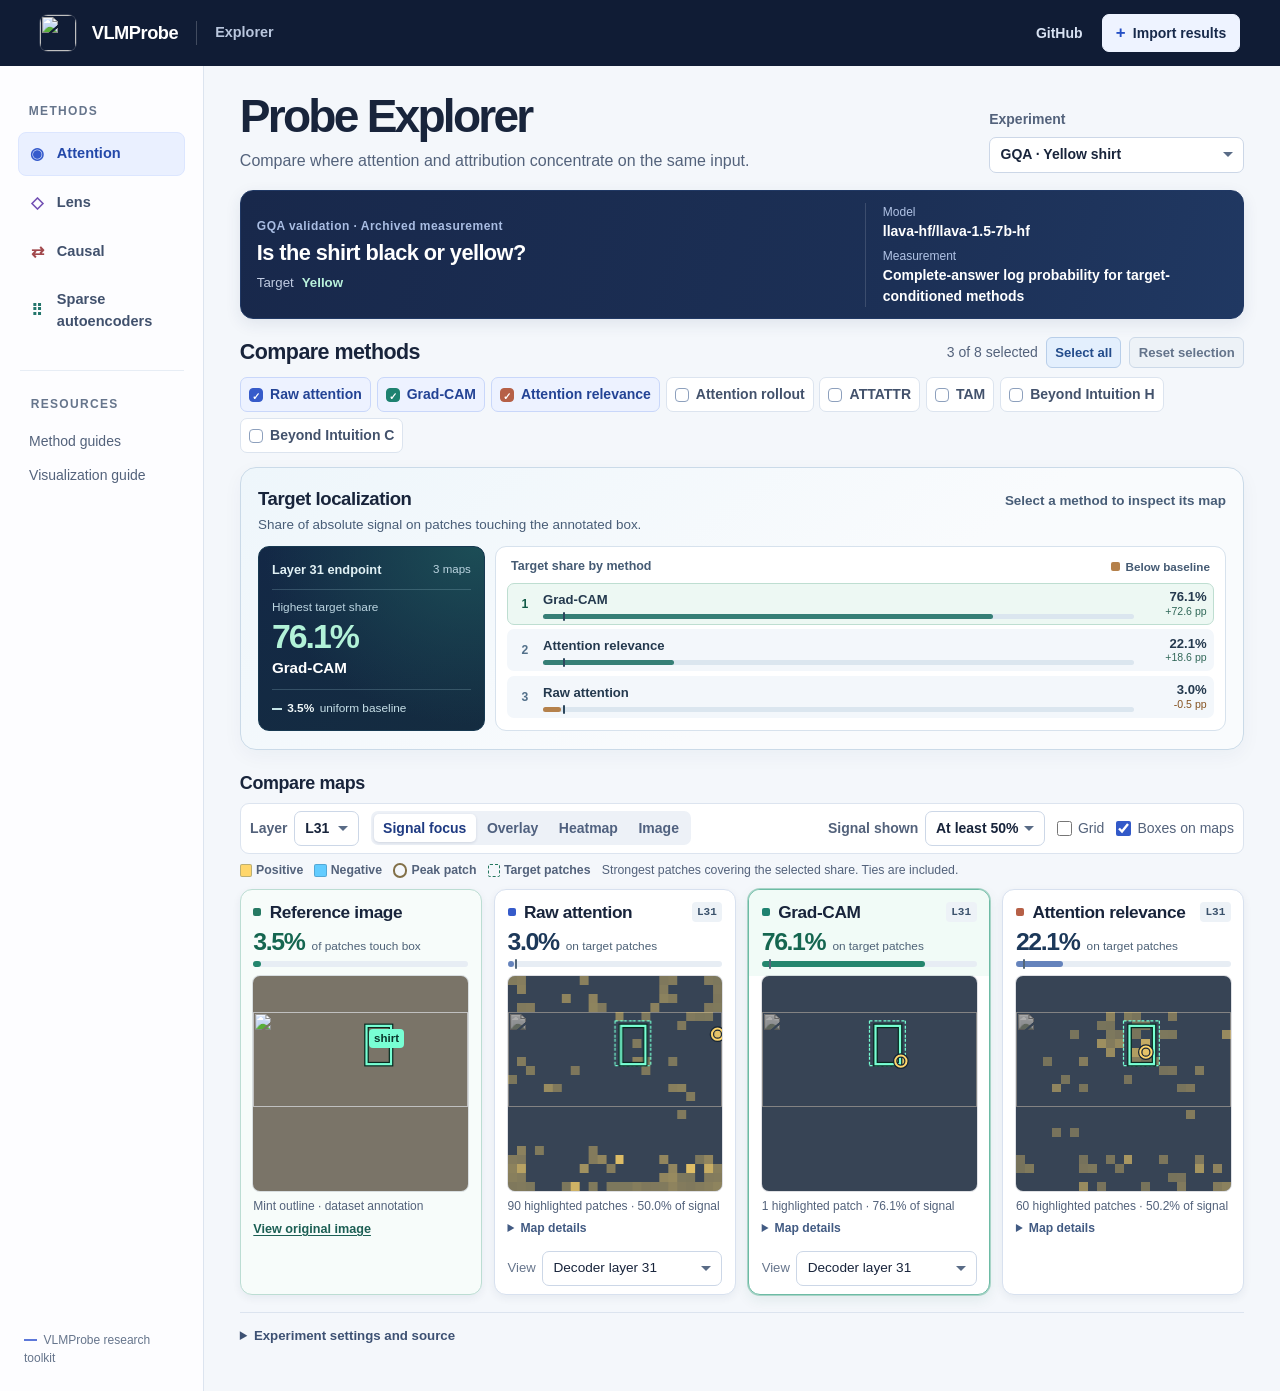
==== commit 0f1296fc: "Compare all attention methods with matched-layer rankings" ====
--- a/explorer/index.html
+++ b/explorer/index.html
@@ -8,6 +8,7 @@
   <link rel="icon" href="../docs/project-page/assets/mark.svg" type="image/svg+xml">
   <link rel="stylesheet" href="styles.css">
   <link rel="stylesheet" href="evidence.css">
+  <link rel="stylesheet" href="attention-summary.css">
 </head>
 <body>
   <a class="skip-link" href="#main">Skip to explorer</a>
@@ -19,7 +20,7 @@
       <span class="brand-section">Explorer</span>
     </div>
     <div class="header-actions">
-      <a class="header-link" href="https://github.com/ubc-tea/vlm-probe">GitHub</a>
+      <a class="header-link" href="https://github.com/gexinh/vlm-probe">GitHub</a>
       <button id="import-button" class="import-button" type="button"><span class="import-icon" aria-hidden="true">+</span> Import results</button>
       <input id="import-input" type="file" accept=".json,application/json" hidden>
     </div>
@@ -33,8 +34,8 @@
       </nav>
       <div class="side-resources">
         <p class="side-label">Resources</p>
-        <a href="https://github.com/ubc-tea/vlm-probe/blob/main/docs/methods/README.md">Method guides</a>
-        <a href="https://github.com/ubc-tea/vlm-probe/blob/main/docs/VISUALIZATION.md">Visualization guide</a>
+        <a href="https://github.com/gexinh/vlm-probe/blob/main/docs/methods/README.md">Method guides</a>
+        <a href="https://github.com/gexinh/vlm-probe/blob/main/docs/VISUALIZATION.md">Visualization guide</a>
       </div>
       <div class="side-brand"><span class="side-brand-line"></span> VLMProbe research toolkit</div>
     </aside>
@@ -55,11 +56,16 @@
       <section id="comparison" aria-labelledby="comparison-title" hidden>
         <div class="comparison-heading">
           <h2 id="comparison-title">Compare methods</h2>
-          <div id="compare-count" class="compare-count" aria-live="polite"></div>
+          <div id="selection-tools" class="selection-tools" hidden>
+            <span id="compare-count" class="compare-count" aria-live="polite"></span>
+            <button id="select-all" class="selection-action" type="button">Select all</button>
+            <button id="reset-selection" class="selection-action" type="button">Reset selection</button>
+          </div>
         </div>
         <div id="methods" class="methods" role="group" aria-label="Methods to display"></div>
-        <section id="localization" class="localization-result" aria-label="Localization comparison" aria-live="polite" hidden></section>
+        <section id="localization" aria-label="Localization comparison" hidden></section>
         <section id="evidence" aria-label="Comparison measurements" hidden></section>
+        <h3 id="maps-heading" class="maps-heading" hidden>Compare maps</h3>
         <div id="map-toolbar" class="map-toolbar" hidden>
           <div class="toolbar-main">
             <label id="layer-field" class="layer-field" for="layer-select" hidden>Layer
@@ -88,6 +94,7 @@
             <label class="toggle" id="boxes-field"><input id="show-boxes" type="checkbox" checked> Boxes on maps</label>
           </div>
         </div>
+        <p id="layer-note" class="layer-note" hidden></p>
         <div id="map-scale-note" class="map-scale-note" hidden></div>
         <div id="panels" class="panels"></div>
         <div id="case-source" class="case-source"></div>
--- a/explorer/styles.css
+++ b/explorer/styles.css
@@ -150,9 +150,23 @@
 .case-meta dt { font-size: .75rem; color: #b1c3e5; }
 .case-meta dd { font-size: .875rem; font-weight: 590; overflow-wrap: anywhere; }
 
-.comparison-heading { margin: 1.13rem 0 .58rem; display: flex; align-items: baseline; justify-content: space-between; gap: .65rem; }
+.comparison-heading { margin: 1.13rem 0 .58rem; display: flex; flex-wrap: wrap; align-items: center; justify-content: space-between; gap: .55rem .8rem; }
 .comparison-heading h2 { line-height: 1.17; font-size: 1.34rem; font-weight: 710; letter-spacing: -.025em; }
+.selection-tools { display: flex; align-items: center; flex-wrap: wrap; gap: .38rem .5rem; }
 .compare-count { color: var(--muted); font-size: .875rem; }
+.selection-action {
+  padding: .26rem .52rem;
+  background: #fff;
+  color: #315679;
+  border: 1px solid #ccd9e8;
+  border-radius: 6px;
+  font-size: .82rem;
+  font-weight: 680;
+  min-height: 31px;
+}
+.selection-action:hover:not([aria-disabled="true"]) { background: #e7f1fd; border-color: #9eb4d2; }
+.selection-action[aria-disabled="true"] { color: #64748b; background: #edf2f7; cursor: default; }
+#select-all:not([aria-disabled="true"]) { background: #e3effd; color: #234c8b; border-color: #b8cee9; }
 .methods { display: flex; gap: .36rem; flex-wrap: wrap; margin-bottom: .75rem; }
 .method-chip {
   --chip: #4865c9;
@@ -184,33 +198,8 @@
 .method-chip[aria-pressed="true"] .method-check { color: white; background: var(--chip); border-color: var(--chip); }
 .method-chip[aria-pressed="false"] .method-check { color: transparent; }
 
-.localization-result {
-  display: grid;
-  grid-template-columns: minmax(0, 1fr) auto;
-  gap: .42rem 1.1rem;
-  align-items: center;
-  padding: .72rem 1rem;
-  margin-bottom: .65rem;
-  border: 1px solid #b5dacf;
-  border-radius: 11px;
-  background: linear-gradient(100deg, #eaf9f3, #f8fcff 78%);
-}
-.localization-claim { display: grid; grid-template-columns: minmax(0, 1fr) auto; align-items: center; gap: .08rem .8rem; }
-.localization-label { grid-column: 1; color: #2c6557; font-size: .78rem; font-weight: 720; }
-.localization-claim h3 { grid-column: 1; font-size: clamp(1rem, 1.67vw, 1.31rem); line-height: 1.22; letter-spacing: -.025em; font-weight: 720; }
-.localization-leading-value {
-  grid-column: 2;
-  grid-row: 1 / 3;
-  font-size: clamp(1.45rem, 2.32vw, 2rem);
-  color: #125e49;
-  font-variant-numeric: tabular-nums;
-  line-height: 1;
-  letter-spacing: -.06em;
-}
-.localization-baseline { display: grid; color: #425f63; font-size: .79rem; border-left: 1px solid #c2ded8; padding-left: 1rem; }
-.localization-baseline:empty { display: none; }
-.localization-baseline strong { color: #1f5147; font-size: .875rem; }
-.localization-below { color: #78503a; font-weight: 680; }
+.maps-heading { margin: .9rem 0 .4rem; font-size: 1.12rem; letter-spacing: -.02em; }
+.layer-note { margin: .2rem 0 .43rem; color: #335676; font-size: .82rem; font-weight: 650; }
 .map-toolbar { display: flex; gap: .46rem .8rem; align-items: center; justify-content: space-between; flex-wrap: wrap; padding: .42rem .58rem; margin-bottom: .45rem; border: 1px solid var(--line); background: var(--surface); border-radius: 9px; }
 .toolbar-main, .toolbar-options { display: flex; align-items: center; flex-wrap: wrap; gap: .45rem .75rem; }
 .map-scale-note { display: flex; align-items: center; flex-wrap: wrap; gap: .2rem .7rem; margin: .3rem 0 .57rem; color: var(--muted); font-size: .77rem; }
@@ -233,7 +222,8 @@
 .toggle input { width: 15px; height: 15px; margin: 0; }
 
 .panels { display: grid; gap: .78rem; grid-template-columns: repeat(var(--columns, 3), minmax(0, 1fr)); align-items: stretch; }
-.panel { display: flex; flex-direction: column; min-width: 0; background: white; border: 1px solid #d8e1ef; border-radius: 12px; box-shadow: 0 3px 8px #162a5010; }
+.panel { display: flex; flex-direction: column; min-width: 0; background: white; border: 1px solid #d8e1ef; border-radius: 12px; box-shadow: 0 3px 8px #162a5010; scroll-margin-top: .88rem; }
+.panel[tabindex="-1"]:focus { outline: 2px solid #416b99; outline-offset: 2px; }
 .panel-header { padding: .76rem .78rem .56rem; }
 .panel[data-leader="true"] { border-color: #6dbba5; box-shadow: 0 0 0 1px #a8d4c7, 0 5px 14px #145e4b16; }
 .panel[data-leader="true"] .panel-header { background: #f1fbf7; border-radius: 11px 11px 0 0; }
@@ -251,6 +241,7 @@
 .panel-body > .view-title { margin: .15rem 0 .55rem; color: var(--muted); font-size: .875rem; }
 .view-description { color: var(--muted); font-size: .83rem; line-height: 1.5; margin-top: .65rem; }
 .metric-tag { color: var(--muted); font-family: var(--mono); font-size: .67rem; font-weight: 600; text-align: right; overflow-wrap: anywhere; }
+.map-layer-tag { color: #3b526c; background: #edf2f7; border-radius: 4px; font: 650 .69rem/1.1 var(--mono); padding: .25rem .34rem; white-space: nowrap; }
 .map-share { margin-top: .43rem; }
 .map-share-content { display: flex; align-items: baseline; flex-wrap: wrap; gap: .05rem .45rem; margin-bottom: .37rem; }
 .map-share-value { font-size: 1.55rem; color: #1c3859; font-weight: 720; line-height: 1; letter-spacing: -.055em; font-variant-numeric: tabular-nums; }
@@ -380,10 +371,7 @@
   .workspace { grid-template-columns: 176px minmax(0, 1fr); }
   .main { padding-inline: 1.45rem; }
   .sidebar { padding-inline: .7rem; }
-  .panels[data-count="4"], .panels[data-count="5"] { grid-template-columns: repeat(2, minmax(0, 1fr)); }
-}
-@media (min-width: 1440px) {
-  .panels[data-count="5"] { grid-template-columns: repeat(5, minmax(0, 1fr)); }
+  .panels[data-count="4"], .panels[data-layout="gallery"] { grid-template-columns: repeat(2, minmax(0, 1fr)); }
 }
 @media (max-width: 890px) {
   .workspace { grid-template-columns: minmax(0, 1fr); }
@@ -413,8 +401,6 @@
   .case-summary { padding: .8rem; }
   .sample-media { width: 75px; height: 65px; }
   .case-summary .sample-prompt { font-size: 1.05rem; }
-  .localization-result { grid-template-columns: minmax(0, 1fr); padding: .61rem .7rem; }
-  .localization-baseline { border-left: 0; border-top: 1px solid #c2ded8; padding: .4rem 0 0; }
   .panels { grid-template-columns: minmax(0, 1fr) !important; }
   .map-toolbar { padding: .5rem; }
 }
--- a/explorer/attention-summary.css
+++ b/explorer/attention-summary.css
@@ -0,0 +1,132 @@
+.attention-rank-board {
+  margin: .85rem 0 1.24rem;
+  padding: clamp(.7rem, 1.35vw, 1.14rem);
+  border: 1px solid #cadae8;
+  border-radius: 16px;
+  background: linear-gradient(145deg, #eef6fb, #f9fbfd 60%);
+  box-shadow: 0 6px 20px #1c36550b;
+}
+
+.attention-rank-intro {
+  display: flex;
+  flex-wrap: wrap;
+  justify-content: space-between;
+  align-items: baseline;
+  gap: .45rem .9rem;
+  margin-bottom: .72rem;
+}
+
+.attention-rank-title { min-width: 0; }
+.attention-rank-title h3 { font-size: 1.16rem; font-weight: 740; letter-spacing: -.023em; }
+.attention-rank-title p, .attention-rank-inspect-tip { margin-top: .12rem; color: #485d77; font-size: .84rem; }
+.attention-rank-inspect-tip { font-weight: 620; }
+
+.attention-rank-group {
+  display: grid;
+  grid-template-columns: minmax(164px, .31fr) minmax(0, 1fr);
+  gap: .65rem;
+}
+.attention-rank-group + .attention-rank-group { margin-top: .65rem; }
+
+.attention-rank-insight {
+  display: grid;
+  align-content: start;
+  gap: .6rem;
+  min-width: 0;
+  padding: .8rem;
+  border: 1px solid #173951;
+  border-radius: 11px;
+  color: #fff;
+  background: radial-gradient(ellipse at 97% 0%, #1c4d56, transparent 69%), linear-gradient(152deg, #132846, #142c40);
+}
+.attention-rank-scope { display: flex; flex-wrap: wrap; gap: .2rem .55rem; align-items: center; justify-content: space-between; }
+.attention-rank-scope h4 { margin: 0; color: #e1f1f5; font-size: .8rem; font-weight: 700; }
+.attention-rank-scope > span { color: #bcd5e1; font-size: .72rem; font-variant-numeric: tabular-nums; }
+.attention-rank-highlight {
+  display: grid;
+  min-width: 0;
+  gap: .21rem;
+  padding: .53rem 0 .6rem;
+  border-block: 1px solid #b8e4ee33;
+}
+.attention-rank-highlight-label { color: #bcd5e1; font-size: .74rem; }
+.attention-rank-highlight-value { color: #b2f2d8; font-size: clamp(1.7rem, 2.65vw, 2.45rem); font-variant-numeric: tabular-nums; line-height: 1; letter-spacing: -.06em; }
+.attention-rank-highlight-name, .attention-rank-highlight-text { font-size: .95rem; font-weight: 700; overflow-wrap: anywhere; }
+.attention-rank-baseline { display: flex; flex-wrap: wrap; gap: .25rem .34rem; align-items: center; color: #c7e0e8; font-size: .74rem; }
+.attention-rank-baseline strong { color: #f3fafb; }
+.attention-rank-baseline-glyph { width: .62rem; border-top: 2px solid #c5e4e7; }
+.attention-rank-baseline-note { color: #ffd5b0; font-size: .74rem; }
+
+.attention-rank-content {
+  min-width: 0;
+  padding: .62rem .66rem .66rem;
+  border: 1px solid #d7e2ed;
+  border-radius: 11px;
+  background: white;
+}
+.attention-rank-legend { display: flex; align-items: center; justify-content: space-between; flex-wrap: wrap; gap: .3rem .6rem; padding: 0 .28rem .42rem; color: #455b74; font-size: .78rem; font-weight: 670; }
+.attention-rank-below-key { display: inline-flex; gap: .35rem; align-items: center; font-size: .73rem; }
+.attention-rank-below-key::before { content: ""; display: inline-block; width: .57rem; height: .57rem; border-radius: 2px; background: #b5814b; }
+
+.attention-rank-list {
+  display: grid;
+  min-width: 0;
+  gap: .28rem .5rem;
+  list-style: none;
+  margin: 0;
+  padding: 0;
+}
+.attention-rank-item { min-width: 0; }
+.attention-rank-button {
+  display: grid;
+  grid-template-columns: 1.33rem minmax(0, 1fr) minmax(4.05rem, auto);
+  grid-template-rows: minmax(1rem, auto) 5px;
+  align-items: center;
+  min-width: 0;
+  min-height: 42px;
+  width: 100%;
+  gap: .23rem .46rem;
+  padding: .3rem .42rem;
+  border: 1px solid transparent;
+  border-radius: 7px;
+  background: #f3f7fb;
+  text-align: left;
+  color: #24394e;
+}
+.attention-rank-button:hover { background: #e8f2fa; border-color: #aec9de; }
+.attention-rank-button[data-leading="true"] { background: #edf8f3; border-color: #beded1; }
+.attention-rank-button[data-leading="true"]:hover { background: #e3f4eb; border-color: #85bca7; }
+.attention-rank-position { grid-column: 1; grid-row: 1 / 3; color: #52708a; font-size: .76rem; font-weight: 700; text-align: center; }
+.attention-rank-button[data-leading="true"] .attention-rank-position { color: #135b48; }
+.attention-rank-method { grid-column: 2; grid-row: 1; font-size: .82rem; font-weight: 670; line-height: 1.17; overflow-wrap: anywhere; }
+.attention-rank-track {
+  grid-column: 2;
+  grid-row: 2;
+  position: relative;
+  display: block;
+  height: 5px;
+  border-radius: 4px;
+  background: #dbe6ef;
+}
+.attention-rank-fill { display: block; height: 100%; border-radius: 4px; background: #367f76; }
+.attention-rank-marker { position: absolute; inset-inline-start: var(--attention-rank-baseline); inset-block: -2px; width: 2px; border-radius: 1px; background: #2c475d; }
+.attention-rank-button[data-relation="below"] .attention-rank-fill { background: #b5814b; }
+.attention-rank-button[data-relation="unscored"] .attention-rank-track { background: transparent; }
+.attention-rank-value { grid-column: 3; grid-row: 1 / 3; text-align: end; white-space: nowrap; display: grid; gap: .07rem; font-variant-numeric: tabular-nums; line-height: 1.1; }
+.attention-rank-score { font-size: .82rem; font-weight: 760; }
+.attention-rank-delta { color: #316859; font-size: .66rem; }
+.attention-rank-button[data-relation="below"] .attention-rank-delta { color: #855220; }
+
+@media (min-width: 1330px) {
+  .attention-rank-list-wide {
+    grid-template-columns: repeat(2, minmax(0, 1fr));
+    grid-template-rows: repeat(var(--attention-rank-rows), auto);
+    grid-auto-flow: column;
+  }
+}
+@media (max-width: 650px) {
+  .attention-rank-group { grid-template-columns: minmax(0, 1fr); gap: .45rem; }
+  .attention-rank-insight { gap: .38rem; padding: .68rem; }
+  .attention-rank-highlight { padding-block: .43rem; }
+  .attention-rank-intro { gap: .25rem; }
+}
